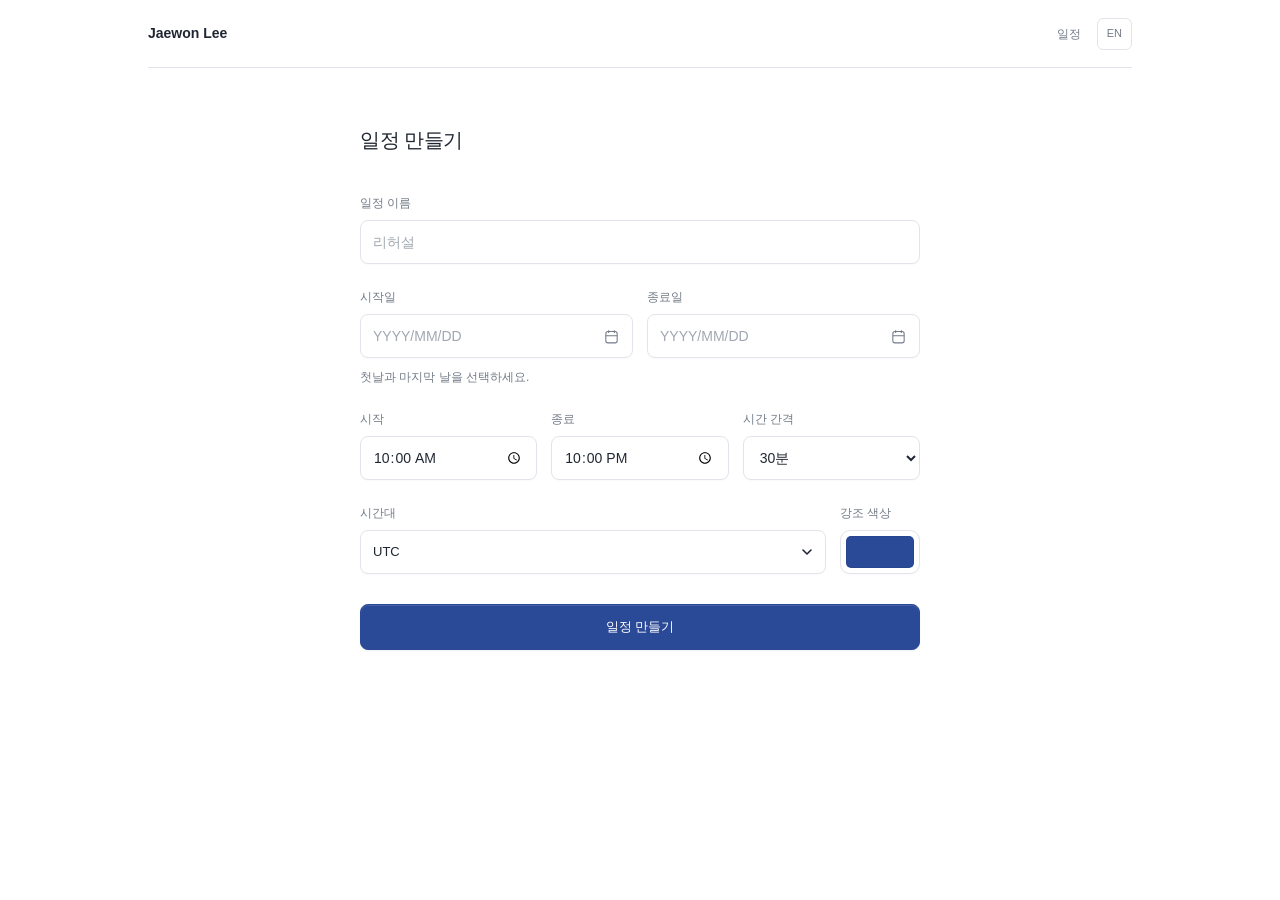
==== static/schedule/index.html @ bd747b9c "Let organizers update schedule dates" ====
<!doctype html>
<html lang="ko">
  <head>
    <meta charset="utf-8">
    <meta name="referrer" content="no-referrer">
    <meta http-equiv="Content-Security-Policy" content="default-src 'none'; script-src 'self'; style-src 'self' 'unsafe-inline'; img-src 'self' data:; connect-src https://uqnkiubpvovplvnrqaee.supabase.co; base-uri 'none'; form-action 'none'; object-src 'none'">
    <meta name="viewport" content="width=device-width, initial-scale=1">
    <meta name="description" content="Simple scheduling service for groups">
    <title>Schedule · Jaewon Lee</title>
    <link rel="icon" type="image/svg+xml" href="../banana.svg">
    <link rel="stylesheet" href="schedule.css">
  </head>
  <body>
    <main class="shell">
      <header class="topbar">
        <a class="brand" href="../">Jaewon Lee</a>
        <div class="topbar-actions"><span data-i18n="schedule">일정</span><button class="language-button" id="language-toggle" type="button">EN</button></div>
      </header>

      <section id="create-view" class="create-view" aria-labelledby="create-title">
        <form id="create-form" class="create-form">
          <div class="form-heading"><h1 id="create-title" data-i18n="createSchedule">Create a schedule</h1></div>
          <label class="field"><span data-i18n="eventName">Name</span><input id="event-title" required maxlength="100" data-i18n-placeholder="eventPlaceholder" placeholder="Rehearsal"></label>
          <div class="date-range">
            <div class="field"><span id="start-date-label" data-i18n="from">From</span><input id="start-date" type="hidden"><button id="start-date-button" class="date-button" type="button" aria-labelledby="start-date-label start-date-display" aria-haspopup="dialog" aria-expanded="false" aria-controls="date-picker"><span class="empty" id="start-date-display">YYYY/MM/DD</span><svg viewBox="0 0 24 24" fill="none" stroke="currentColor" stroke-width="1.5" aria-hidden="true"><rect x="4" y="5" width="16" height="16" rx="3"/><path d="M8 3v4m8-4v4M4 11h16"/></svg></button></div>
            <div class="field"><span id="end-date-label" data-i18n="to">To</span><input id="end-date" type="hidden"><button id="end-date-button" class="date-button" type="button" aria-labelledby="end-date-label end-date-display" aria-haspopup="dialog" aria-expanded="false" aria-controls="date-picker"><span class="empty" id="end-date-display">YYYY/MM/DD</span><svg viewBox="0 0 24 24" fill="none" stroke="currentColor" stroke-width="1.5" aria-hidden="true"><rect x="4" y="5" width="16" height="16" rx="3"/><path d="M8 3v4m8-4v4M4 11h16"/></svg></button></div>
            <div id="date-picker" class="date-picker is-hidden" role="dialog" aria-label="Choose dates">
              <div class="date-picker-heading"><span id="date-picker-prompt"></span><button id="date-picker-close" class="calendar-nav" type="button" aria-label="Close">×</button></div>
              <div class="date-picker-month"><button id="date-picker-prev" class="calendar-nav" type="button" aria-label="Previous month">‹</button><strong id="date-picker-month" aria-live="polite"></strong><button id="date-picker-next" class="calendar-nav" type="button" aria-label="Next month">›</button></div>
              <div id="date-picker-weekdays" class="date-picker-weekdays" aria-hidden="true"></div>
              <div id="date-picker-days" class="date-picker-days" role="group" aria-label="Dates"></div>
            </div>
          </div>
          <p id="date-summary" class="field-note" data-i18n="dateHint">Choose the first and last day.</p>
          <div class="time-row">
            <label class="field"><span data-i18n="start">Start</span><input id="start-time" type="time" value="10:00" required></label>
            <label class="field"><span data-i18n="end">End</span><input id="end-time" type="time" value="22:00" required></label>
            <label class="field"><span data-i18n="interval">Interval</span><select id="slot-length"><option value="30">30 min</option><option value="15">15 min</option><option value="60">60 min</option></select></label>
          </div>
          <div class="appearance-row">
            <div class="field zone-picker" id="time-zone-picker"><span id="time-zone-label" data-i18n="timeZone">Time zone</span><input type="hidden" id="time-zone" value="Asia/Seoul"><button type="button" class="zone-trigger" aria-labelledby="time-zone-label time-zone-trigger" id="time-zone-trigger" aria-haspopup="listbox" aria-expanded="false" aria-controls="time-zone-list"></button><div class="zone-popover is-hidden"><input type="search" role="combobox" autocomplete="off" aria-autocomplete="list" aria-expanded="true" aria-controls="time-zone-list"><div id="time-zone-list" role="listbox" aria-labelledby="time-zone-label"></div></div></div>
            <label class="field color-field"><span data-i18n="highlightColor">Highlight</span><input class="color-input" id="highlight-color" type="color" value="#2a4997"></label>
          </div>
          <p id="create-error" class="form-error" role="alert"></p>
          <button class="button button-primary create-submit" id="create-schedule" type="submit" data-i18n="createSchedule">Create a schedule</button>
        </form>
      </section>

      <section id="schedule-view" class="schedule-view is-hidden">
        <header class="event-header">
          <div><p id="event-meta" class="event-meta"></p><h1 id="event-name"></h1></div>
          <div class="event-actions">
            <button class="button button-quiet" id="copy-link" type="button" data-i18n="copyLink">Copy link</button>
            <button class="button button-quiet is-hidden" id="copy-organizer-link" type="button" data-i18n="copyOrganizerLink">Copy organizer link</button>
            <button class="button button-quiet" id="new-schedule" type="button" data-i18n="new">New</button>
          </div>
        </header>

        <section id="confirmed-banner" class="confirmed-banner is-hidden">
          <div><span data-i18n="confirmedTime">CONFIRMED TIME</span><strong id="confirmed-text"></strong></div>
          <div class="confirmed-actions"><a class="button button-quiet" id="google-calendar" target="_blank" rel="noopener" data-i18n="googleCalendar">Google Calendar</a><button class="button button-quiet" id="download-ics" type="button" data-i18n="downloadCalendar">Download .ics</button></div>
        </section>

        <details id="organizer-panel" class="organizer-panel is-hidden">
          <summary data-i18n="organizerControls">Organizer controls</summary>
          <div class="organizer-grid">
            <section class="organizer-section">
              <h2 data-i18n="eventSettings">Event settings</h2>
              <label class="field"><span data-i18n="eventName">Name</span><input id="manage-title" maxlength="100"></label>
              <div class="organizer-date-editor">
                <label class="field"><span data-i18n="from">From</span><input id="manage-start-date" type="date"></label>
                <label class="field"><span data-i18n="to">To</span><input id="manage-end-date" type="date"></label>
                <button class="button" id="update-event-dates" type="button" data-i18n="updateDates">Update dates</button>
              </div>
              <p class="field-note organizer-date-note" data-i18n="dateEditHint">Times on dates you keep remain saved. New dates start empty.</p>
              <div class="organizer-color-row"><label class="field color-field"><span data-i18n="highlightColor">Highlight</span><input class="color-input" id="manage-highlight-color" type="color" value="#2a4997"></label><button class="button" id="update-highlight-color" type="button" data-i18n="updateColor">Update color</button></div>
              <div class="inline-actions"><button class="button" id="rename-event" type="button" data-i18n="rename">Rename</button><button class="button" id="toggle-closed" type="button"></button></div>
            </section>
            <section class="organizer-section">
              <h2 data-i18n="confirmTime">Confirm a time</h2>
              <div class="confirmation-fields">
                <label class="field"><span data-i18n="date">Date</span><select id="confirmed-date"></select></label>
                <label class="field"><span data-i18n="start">Start</span><input id="confirmed-start" type="time"></label>
                <label class="field"><span data-i18n="end">End</span><input id="confirmed-end" type="time"></label>
              </div>
              <div class="inline-actions"><button class="button button-primary" id="confirm-time" type="button" data-i18n="confirm">Confirm</button><button class="button" id="clear-confirmed" type="button" data-i18n="clear">Clear</button></div>
            </section>
            <section class="organizer-section organizer-participants">
              <h2 data-i18n="participants">Participants</h2>
              <div id="organizer-people"></div>
            </section>
          </div>
          <p id="organizer-status" class="field-note" aria-live="polite"></p>
        </details>

        <div id="closed-notice" class="closed-notice is-hidden" data-i18n="closedNotice">This schedule is closed to new responses.</div>
        <section class="identity" aria-labelledby="name-label">
          <label id="name-label" class="field" for="participant-name"><span data-i18n="yourName">Your name</span><input id="participant-name" maxlength="60" data-i18n-placeholder="namePlaceholder" placeholder="Enter your name"></label>
          <label class="field password-field" for="participant-password"><span data-i18n="passwordOptional">Password (optional)</span><input id="participant-password" type="password" maxlength="72" autocomplete="current-password"></label>
          <button class="button button-primary" id="save-name" type="button" data-i18n="startMarking">Start marking times</button>
          <p class="password-hint" data-i18n="passwordHint">Set one if you want to edit from another device.</p>
          <p id="identity-status" class="field-note" aria-live="polite"></p>
        </section>

        <section class="availability-panel" aria-label="Availability">
          <div class="availability-topline">
            <div class="mode-switch" role="tablist" aria-label="Availability view"><button id="mode-mine" class="mode-button active" type="button" role="tab" aria-selected="true" data-i18n="myAvailability">My availability</button><button id="mode-group" class="mode-button" type="button" role="tab" aria-selected="false" data-i18n="group">Group</button></div>
            <div class="availability-context">
              <p id="group-summary" class="group-summary is-hidden"></p>
              <div class="zone-picker compact-zone" id="view-zone-picker" data-compact="true">
                <span id="view-zone-label" class="visually-hidden">Viewing in</span><input type="hidden" id="view-zone" value="Asia/Seoul">
                <button type="button" class="zone-trigger" aria-labelledby="view-zone-label view-zone-trigger" id="view-zone-trigger" aria-haspopup="listbox" aria-expanded="false" aria-controls="view-zone-list"></button>
                <div class="zone-popover is-hidden">
                  <button type="button" class="zone-shortcut" id="view-my-zone">View in my time zone</button>
                  <input type="search" role="combobox" autocomplete="off" aria-autocomplete="list" aria-expanded="true" aria-controls="view-zone-list">
                  <div id="view-zone-list" role="listbox" aria-labelledby="view-zone-label"></div>
                </div>
              </div>
            </div>
          </div>
          <p id="zone-notice" class="zone-notice" role="status"></p>
          <p class="grid-instruction" id="grid-instruction"></p>
          <aside id="slot-details" class="slot-details is-hidden" aria-live="polite"><button id="slot-details-close" class="slot-details-close" type="button" aria-label="Close">×</button><strong id="slot-details-time"></strong><p id="slot-details-names"></p></aside>
          <div class="availability-options" id="availability-options">
          <div id="people-filter" class="people-filter is-hidden" aria-label="Participants"></div>
          <div id="window-finder" class="window-finder is-hidden">
            <div class="window-controls">
              <label id="window-label" for="window-duration">Meeting length</label>
              <select id="window-duration"></select>
              <label id="window-custom-label" class="window-custom is-hidden"><span id="window-custom-text">Minutes</span><input id="window-custom" type="number" inputmode="numeric" aria-describedby="window-message"></label>
            </div>
            <p id="window-message" class="window-message" role="status"></p>
          </div>
          </div>
          <div class="calendar-navigation">
            <span id="calendar-years"></span>
            <div id="calendar-scroll-controls" class="calendar-scroll-controls is-hidden">
              <button id="calendar-prev" class="button calendar-arrow" type="button" aria-label="Earlier dates" aria-controls="calendar">‹</button>
              <button id="calendar-next" class="button calendar-arrow" type="button" aria-label="Later dates" aria-controls="calendar">›</button>
            </div>
          </div>
          <div class="calendar-wrap" id="calendar-scroll"><div id="calendar" class="calendar" role="group" aria-label="Available times"></div></div>
        </section>
        <section id="save-area" class="save-area"><button class="button button-primary" id="save-availability" type="button" disabled></button><div class="save-feedback"><svg class="saved-check" viewBox="0 0 20 20" fill="none" aria-hidden="true"><path d="m4 10 4 4 8-8" pathLength="1"/></svg><p id="save-status" aria-live="polite"></p></div></section>
      </section>
    </main>
    <script src="config.js"></script>
    <script src="shared-windows.js"></script>
    <script src="validation.js"></script>
    <script src="time-zones.js"></script>
    <script src="theme.js"></script>
    <script src="zone-picker.js"></script>
    <script src="schedule.js"></script>
    <script src="date-picker.js"></script>
  </body>
</html>
---- static/schedule/schedule.css ----
:root {
  --ink: #202631; --muted: #737b87; --line: #e1e5eb; --wash: #f6f7f9;
  --accent: #2a4997; --accent-soft: #edf1fa; --highlight: #2a4997; --paper: #fff;
  --ease: 160ms cubic-bezier(.23,1,.32,1);
  --control-shadow: 0 1px 2px #18202b06;
}
* { box-sizing: border-box; }
body { margin: 0; min-width: 320px; color: var(--ink); background: var(--paper); font: 14px/1.5 -apple-system,BlinkMacSystemFont,"Segoe UI",sans-serif; }
button,input,select { font: inherit; }
button,a,input,select,summary { -webkit-tap-highlight-color: transparent; }
button { cursor: pointer; }
button:focus-visible,a:focus-visible,input:focus-visible,select:focus-visible,summary:focus-visible { outline: 2px solid var(--accent); outline-offset: 3px; }
.is-hidden { display: none!important; }
.zone-picker { position:relative; min-width:0; }
.zone-trigger { width:100%; min-width:0; min-height:44px; padding:9px 30px 9px 12px; border:1px solid var(--line); border-radius:8px; background:var(--paper); color:var(--ink); text-align:left; font-size:13px; overflow:hidden; text-overflow:ellipsis; white-space:nowrap; }
.zone-trigger:hover { border-color:#b6beca; }
.zone-popover { position:absolute; z-index:10; top:calc(100% + 8px); left:0; width:100%; min-width:220px; max-width:calc(100vw - 40px); padding:8px; background:var(--paper); border:1px solid var(--line); border-radius:12px; box-shadow:0 10px 32px #18202b20; animation:reveal 160ms ease-out; }
.zone-popover input { width:100%; height:40px; border:1px solid var(--line); border-radius:7px; padding:8px 10px; background:var(--paper); color:var(--ink); font-size:16px; }
.zone-popover [role="listbox"] { max-height:230px; overflow-y:auto; overscroll-behavior:contain; margin-top:6px; }
.zone-popover [role="option"] { padding:9px 10px; border-radius:6px; font-size:13px; cursor:pointer; }
.zone-popover [role="option"]:hover,.zone-popover .is-active { background:var(--wash); }
.zone-popover [aria-selected="true"] { font-weight:600; }
.zone-popover p { padding:8px; color:var(--muted); font-size:12px; }
.visually-hidden { position:absolute; width:1px; height:1px; padding:0; margin:-1px; overflow:hidden; clip-path:inset(50%); white-space:nowrap; border:0; }
.availability-context { display:flex; align-items:center; justify-content:flex-end; gap:14px; min-width:0; margin-left:auto; }
.compact-zone { width:132px; max-width:100%; min-width:0; }
.compact-zone .zone-popover { left:auto; right:0; width:280px; }
.zone-shortcut { width:100%; text-align:left; border:0; border-radius:6px; background:var(--wash); color:var(--accent); padding:9px 10px; margin-bottom:8px; font-size:12px; }
.availability-options { display:flex; align-items:flex-start; flex-wrap:wrap; gap:12px 24px; margin:16px 0; }
.availability-options .people-filter { flex:1 1 280px; margin:0; }
.availability-options .window-finder { margin:0; }
.availability-options .window-controls { gap:8px; }
.availability-options .window-controls>label { color:var(--muted); font-size:12px; font-weight:400; }
@media(max-width:600px) {
  .availability-topline { flex-wrap:wrap; gap:8px!important; }
  .availability-context { gap:4px; }
  .availability-context .group-summary { display:none; }
  .compact-zone { max-width:135px; }
  .availability-options { gap:12px; }
}
.zone-notice { font-size:12px; color:var(--muted); margin:8px 0; }
.zone-notice:empty { display:none; }
.slot-empty { background:var(--wash); border-right:1px solid var(--line); border-bottom:1px solid var(--line); }
.day-offset { font-size:9px; }
.is-error { color: #b42318!important; }
.shell { width: min(100%,1040px); min-height: 100vh; margin: 0 auto; padding: 0 28px 48px; }
.topbar { min-height: 68px; display: flex; align-items: center; justify-content: space-between; border-bottom: 1px solid var(--line); color: var(--muted); font-size: 12px; }
.brand { color: var(--ink); font-weight: 600; text-decoration: none; font-size: 14px; }
.topbar-actions { display: flex; align-items: center; gap: 16px; }
.language-button { min-height: 32px; padding: 4px 9px; color: var(--muted); background: transparent; border: 1px solid var(--line); border-radius: 6px; font-size: 11px; transition: color var(--ease),border-color var(--ease); }
.language-button:hover { color: var(--ink); border-color: #adb6c3; }

/* A compact, single-purpose form. Native controls stay inside their grid tracks. */
.create-view { padding: 58px 0 40px; }
.create-form { width: min(100%,560px); margin: 0 auto; display: grid; gap: 24px; }
.form-heading { margin: 0 0 4px; }
.form-heading h1 { margin: 0; font-size: 20px; line-height: 1.4; font-weight: 500; letter-spacing: 0; }
.field { display: grid; min-width: 0; gap: 8px; }
.field>span { color: var(--muted); font-size: 12px; font-weight: 500; }
.field input,.field select { display: block; width: 100%; max-width: 100%; min-width: 0; height: 44px; padding: 9px 12px; color: var(--ink); background: var(--paper); border: 1px solid var(--line); border-radius: 8px; transition: border-color var(--ease),box-shadow var(--ease); }
.field input:hover,.field select:hover { border-color: #b6beca; }
.field input:focus,.field select:focus { outline: 0; border-color: var(--accent); box-shadow: 0 0 0 3px #2a499710; }
.field input[type="date"],.field input[type="time"] { appearance: none; -webkit-appearance: none; overflow: hidden; font-variant-numeric: tabular-nums; }
.field input::-webkit-date-and-time-value { min-width: 0; text-align: left; }
.field input::-webkit-datetime-edit { min-width: 0; padding: 0; }
.field input::placeholder { color: #a1a7b1; opacity: 1; }
.date-range,.time-row { display: grid; gap: 14px; }
.date-range { position: relative; grid-template-columns: repeat(2,minmax(0,1fr)); }
.time-row { grid-template-columns: repeat(3,minmax(0,1fr)); }
.field-note,.form-error { margin: -14px 0 0; color: var(--muted); font-size: 12px; line-height: 1.5; }
.form-error { margin: 0; }
.form-error:empty,.field-note:empty { display: none; }
.date-button { width:100%; min-width:0; height:44px; display:flex; align-items:center; justify-content:space-between; gap:8px; padding:9px 12px; border:1px solid var(--line); border-radius:8px; background:var(--paper); color:var(--ink); font-size:14px; font-variant-numeric:tabular-nums; transition:border-color var(--ease),box-shadow var(--ease); }
.date-button .empty { color:#a1a7b1; }
.date-button svg { width:17px; height:17px; flex-shrink:0; color:var(--muted); }
.date-button:hover { border-color:#b6beca; }
.date-button[aria-expanded="true"] { border-color:var(--accent); box-shadow:0 0 0 3px #2a499710; }
.date-picker { position:absolute; z-index:8; top:calc(100% + 10px); left:0; width:320px; max-width:100%; padding:14px; border:1px solid var(--line); border-radius:16px; background:var(--paper); box-shadow:0 12px 40px #18202b20,0 2px 6px #18202b08; animation:reveal 220ms ease-out; }
.date-picker-heading,.date-picker-month { display:flex; align-items:center; justify-content:space-between; gap:8px; }
.date-picker-heading { padding-left:8px; color:var(--muted); font-size:13px; }
.date-picker-month { margin:5px 0 10px; }
.date-picker-month strong { font-weight:550; font-size:15px; }
.calendar-nav { width:36px; height:36px; border:0; border-radius:50%; background:transparent; color:var(--ink); font-size:24px; line-height:1; }
.calendar-nav:hover { background:var(--wash); }
.date-picker-weekdays,.date-picker-days { display:grid; grid-template-columns:repeat(7,minmax(0,1fr)); text-align:center; }
.date-picker-weekdays { padding:4px 0 8px; color:var(--muted); font-size:12px; }
.date-picker-days { row-gap:3px; }
.date-picker-days button { min-width:0; height:40px; padding:0; border:1px solid transparent; border-radius:50%; background:transparent; color:var(--ink); font-size:14px; font-variant-numeric:tabular-nums; transition:background-color var(--ease),color var(--ease); }
.date-picker-days button:hover:not(:disabled) { background:var(--accent-soft); }
.date-picker-days button.range-day { border-radius:6px; background:var(--accent-soft); color:var(--accent); }
.date-picker-days button[aria-current="date"] { border-color:var(--line); }
.date-picker-days button[aria-pressed="true"] { background:var(--accent); color:#fff; }
.date-picker-days button:disabled { color:#bac0c9; cursor:default; }
.appearance-row { display: grid; grid-template-columns: minmax(0,1fr) 80px; gap: 14px; }
.color-input { padding: 5px!important; cursor: pointer; }
.color-input::-webkit-color-swatch-wrapper { padding: 0; }
.color-input::-webkit-color-swatch { border: 0; border-radius: 4px; }
.color-input::-moz-color-swatch { border: 0; border-radius: 4px; }
.button { min-height: 40px; padding: 9px 14px; border: 1px solid var(--line); border-radius: 8px; color: var(--ink); background: var(--paper); font-weight: 500; font-size: 13px; line-height: 1.4; transition: background-color var(--ease),border-color var(--ease),box-shadow var(--ease),transform var(--ease); }
.button:hover:not(:disabled) { border-color: #b6beca; background: var(--wash); }
.button:active:not(:disabled) { transform: scale(.98); }
.button-primary { color: var(--highlight-text,#fff); background: var(--highlight); border-color: var(--highlight); }
.button-primary:hover:not(:disabled) { color: var(--highlight-text,#fff); background: var(--highlight); border-color: var(--highlight); box-shadow: inset 0 0 0 100px #80808012,0 2px 6px #18202b14; }
.button:disabled { opacity: .45; cursor: default; }
.create-submit { min-height: 46px; margin-top: 6px; color: var(--create-text,#fff); background: var(--create-color,var(--accent)); border-color: var(--create-color,var(--accent)); }
.create-submit:hover:not(:disabled) { color: var(--create-text,#fff); background: var(--create-color,var(--accent)); border-color: var(--create-color,var(--accent)); box-shadow: 0 3px 10px #18202b22; }
[aria-busy="true"] { cursor: progress; }

.schedule-view { padding-top: 36px; }
.event-header { display: flex; align-items: flex-start; justify-content: space-between; gap: 24px; padding-bottom: 24px; border-bottom: 1px solid var(--line); }
.event-header>div:first-child { min-width: 0; }
.event-header h1 { margin: 0; font-size: 25px; line-height: 1.3; font-weight: 550; letter-spacing: -.015em; overflow-wrap: anywhere; }
.event-meta { margin: 0 0 8px; color: var(--muted); font-size: 11px; line-height: 1.7; }
.event-actions { display: flex; flex-wrap: wrap; justify-content: flex-end; gap: 7px; flex-shrink: 0; max-width: 45%; }
.button-quiet { min-height: 34px; padding: 7px 10px; font-size: 12px; }
.identity { display: grid; grid-template-columns: minmax(0,1fr) minmax(0,1fr) auto; align-items: end; gap: 10px 14px; padding: 24px 0; border-bottom: 1px solid var(--line); }
.identity .button { min-height: 44px; }
.identity .password-hint { grid-column: 2; margin: 0; color: var(--muted); font-size: 11px; }
.identity .field-note { grid-column: 1 / -1; margin: 0; }
.identity input:disabled { background: var(--wash); }
.availability-panel { position: relative; padding-top: 24px; }
.availability-topline { display: flex; align-items: center; justify-content: space-between; gap: 16px; }
.mode-switch { position: relative; isolation: isolate; display: inline-flex; padding: 3px; background: var(--wash); border: 1px solid #eceef2; border-radius: 9px; }
.mode-switch::before { content: ""; position: absolute; z-index: -1; top: 3px; bottom: 3px; left: 0; width: var(--tab-width,0px); transform: translateX(var(--tab-left,3px)); border-radius: 6px; background: var(--paper); box-shadow: 0 1px 4px #18202b12; pointer-events: none; transition: transform 280ms cubic-bezier(.22,1,.36,1),width 280ms cubic-bezier(.22,1,.36,1); }
.mode-button { min-height: 34px; padding: 6px 13px; border: 0; border-radius: 6px; color: var(--muted); background: transparent; font-size: 12px; font-weight: 500; transition: color var(--ease); }
.mode-button.active { color: var(--ink); }
.group-summary { margin: 0; color: var(--muted); font-size: 12px; font-variant-numeric: tabular-nums; }
.grid-instruction { min-height: 20px; margin: 14px 0 12px; color: var(--muted); font-size: 12px; }
.people-filter { display: flex; flex-wrap: wrap; gap: 7px; margin: 0 0 16px; }
.person-chip { min-height: 32px; padding: 5px 9px; border: 1px solid transparent; border-radius: 7px; color: var(--muted); background: transparent; font-size: 12px; transition: background-color var(--ease),color var(--ease); }
.person-chip:hover { color: var(--ink); }
.person-chip.active { color: var(--accent); background: var(--accent-soft); border-color: transparent; }
.window-finder { margin:0 0 14px; }
.window-controls { display:flex; align-items:center; flex-wrap:wrap; gap:10px; }
.window-controls>label { font-size:14px; font-weight:500; }
.window-controls select,.window-custom input { min-width:0; height:36px; padding:6px 10px; border:1px solid var(--line); border-radius:8px; background:var(--paper); color:var(--ink); font-size:14px; transition:border-color var(--ease),box-shadow var(--ease); }
.compact-zone .zone-trigger,.window-controls select { width:132px; max-width:100%; height:36px; min-height:36px; padding:6px 32px 6px 10px; border:1px solid var(--line); border-radius:8px; background-color:var(--paper); color:var(--ink); font-size:14px; font-weight:400; line-height:1.5; transition:border-color var(--ease),box-shadow var(--ease); }
.zone-trigger,.window-controls select { appearance:none; -webkit-appearance:none; background-image:url("data:image/svg+xml,%3Csvg xmlns='http://www.w3.org/2000/svg' width='16' height='16' viewBox='0 0 16 16'%3E%3Cpath d='m4 6 4 4 4-4' fill='none' stroke='%23202631' stroke-width='1.6' stroke-linecap='round' stroke-linejoin='round'/%3E%3C/svg%3E"); background-position:right 10px center; background-size:16px 16px; background-repeat:no-repeat; }
.compact-zone .zone-trigger:hover,.window-controls select:hover { border-color:#b6beca; }
.window-controls select:hover,.window-custom input:hover { border-color:#b6beca; }
.window-custom { display:flex; align-items:center; gap:8px; }
.window-custom span { color:var(--muted); font-size:12px; font-weight:400; }
.window-custom input { width:76px; font-variant-numeric:tabular-nums; }
.window-message:empty { display:none; }
.window-message { margin:8px 0 0; font-size:12px; line-height:1.5; color:var(--muted); }
.slot.group { transition:opacity var(--ease),box-shadow var(--ease); }
.slot.window-hit::before { content:""; position:absolute; z-index:1; inset:0; border-left:3px solid var(--window-outline,#fff2be); border-right:3px solid var(--window-outline,#fff2be); pointer-events:none; }
.slot.window-start::before { border-top:3px solid var(--window-outline,#fff2be); border-radius:4px 4px 0 0; }
.slot.window-end::before { border-bottom:3px solid var(--window-outline,#fff2be); border-radius:0 0 4px 4px; }
.slot.window-start.window-end::before { border-radius:4px; }
.calendar-wrap { width: 100%; max-width: 100%; overflow: auto; overscroll-behavior-x: contain; scrollbar-width:none; border: 0; border-radius: 0; }
.calendar-wrap::-webkit-scrollbar { display:none; }
.calendar { --days: 1; --rail:58px; --day-min:100px; display: grid; grid-template-columns: var(--rail) repeat(var(--days),minmax(var(--day-min),1fr)); width: 100%; max-width:calc(var(--rail) + var(--days)*126px); min-width:calc(var(--rail) + var(--days)*var(--day-min)); user-select: none; -webkit-user-select: none; }
.calendar-navigation { display:flex; align-items:center; justify-content:space-between; gap:12px; min-height:40px; margin:2px 0 6px; color:var(--muted); font-size:11px; font-variant-numeric:tabular-nums; }
.calendar-scroll-controls { display:flex; align-items:center; gap:6px; }
.calendar-arrow { width:40px; height:40px; min-height:40px; padding:0; border-color:transparent; border-radius:50%; background:transparent; box-shadow:none!important; font-size:24px; font-weight:400; line-height:1; }
.calendar-arrow:hover:not(:disabled) { border-color:transparent; background:var(--wash); }
.calendar .time-label,.calendar .corner { position:sticky; left:0; z-index:3; background:var(--paper); }
.calendar .corner { z-index:4; }
.calendar .time-label { z-index:5; }
.day-label { touch-action:pan-x pan-y; }
.day-label,.slot { border-right: 1px solid var(--line); border-bottom: 1px solid var(--line); }
.day-label { background: #fafbfc; }
.corner { display: flex; align-items: center; justify-content: center; color: #929aa6; font-size: 10px; }
.day-label { min-width: 0; min-height: 56px; display: flex; flex-direction: column; align-items: center; justify-content: center; gap: 4px; color: var(--muted); font-size: 11px; text-align: center; }
.day-label strong { color: var(--ink); font-size: 11px; font-weight: 500; line-height: 1.25; }
.time-label { position:relative; height:25px; color:#596370; font-size:12px; font-weight:500; font-variant-numeric:tabular-nums; line-height:1; white-space:nowrap; background:var(--paper); }
.time-label.has-time::after { content:""; position:absolute; right:0; top:0; width:6px; border-top:1px solid #aeb9c8; }
.time-label.partial-hour { font-size:11px; }
.day-label { border-top:1px solid var(--line); }
.day-first { border-left:1px solid var(--line); }
.day-label.day-first { border-top-left-radius:8px; }
.day-label.day-last { border-top-right-radius:8px; }
.time-label span { position:absolute; top:0; right:14px; transform:translateY(-50%); }
.hour-end { border-bottom: 1px solid #aeb9c8!important; }
.half-hour-end { border-bottom: 1px dotted #bcc6d4!important; }
.minor-end { border-bottom: 1px dotted #e0e5ec!important; }
.slot { position: relative; height: 25px; min-width: 0; padding: 0; border-top: 0; border-left: 0; border-radius: 0; background: var(--paper); touch-action: none; -webkit-tap-highlight-color: transparent; }
.slot.selected { background: var(--highlight); }
.slot.person { background: color-mix(in srgb,var(--highlight),#fff 32%); }
.slot.group { touch-action: pan-x pan-y; }
.slot.group.unanimous { background: color-mix(in srgb,var(--highlight),#000 12%)!important; }
.slot.group.unanimous::after { content: "⭐"; position: absolute; top: 3px; right: 3px; font-size: 8px; line-height: 1; }
.slot:focus-visible { outline: 2px solid var(--ink); outline-offset: -2px; z-index: 2; }
@media (hover:hover) { .slot:hover { box-shadow: inset 0 0 0 2px #18202b45; z-index: 2; } }
.time-end { height: 12px; border-bottom: 0; }
.calendar-foot { height:12px; background:#fafbfc; border-right:1px solid var(--line); border-bottom:1px solid var(--line); }
.calendar-foot.day-first { border-bottom-left-radius:8px; }
.calendar-foot.day-last { border-bottom-right-radius:8px; }
/* Inspection overlays the grid rather than moving it during hover. */
.slot-details { position: fixed; z-index: 10; width: 270px; max-width: calc(100vw - 32px); max-height: 180px; overflow: auto; padding: 14px 36px 14px 14px; color: var(--ink); background: #fff; border: 1px solid var(--line); border-radius: 10px; box-shadow: 0 8px 30px #18202b1c; animation: reveal 200ms ease-out; }
.slot-details strong { display: block; margin-bottom: 5px; font-size: 12px; font-weight: 550; }
.slot-details p { white-space:pre-line; margin: 0; color: var(--muted); font-size: 12px; line-height: 1.6; overflow-wrap: anywhere; }
.slot-details-close { position: absolute; right: 6px; top: 6px; width: 28px; height: 28px; padding: 0; border: 0; border-radius: 5px; background: transparent; color: var(--muted); font-size: 20px; }
.slot-details-close:hover { background: var(--wash); }
.slot-details[data-interaction="hover"] { pointer-events:none; }
.save-area { position: sticky; bottom: 0; z-index: 4; display: flex; align-items: center; gap: 14px; margin-top: 14px; padding: 14px 0 max(14px,env(safe-area-inset-bottom)); background: #fffffff5; border-top: 1px solid var(--line); }
.save-area p { margin: 0; color: var(--muted); font-size: 12px; }
.save-area.has-changes p { color: var(--ink); }
.save-area.is-saved p { color: #36704f; }
.save-feedback { display: flex; align-items: center; min-width: 0; }
.saved-check { flex-shrink: 0; width: 0; height: 18px; margin-right: 0; opacity: 0; color: #36704f; transition: width 160ms ease,margin-right 160ms ease,opacity 160ms ease; }
.saved-check path { stroke: currentColor; stroke-width: 1.8; stroke-linecap: round; stroke-linejoin: round; stroke-dasharray: 1; stroke-dashoffset: 0; }
.save-area.is-saved .saved-check { width: 18px; margin-right: 6px; opacity: 1; }
.save-area.is-saved .saved-check path { animation: saved-check 320ms ease-out both; }
@keyframes saved-check { from { stroke-dashoffset: 1; } to { stroke-dashoffset: 0; } }

.confirmed-banner { display: flex; align-items: center; justify-content: space-between; gap: 16px; margin: 20px 0 0; padding: 16px; color: #25427c; background: var(--accent-soft); border: 1px solid #d5deef; border-radius: 10px; }
.confirmed-banner span { display: block; margin-bottom: 4px; font-size: 10px; font-weight: 500; letter-spacing: .05em; }
.confirmed-banner strong { font-size: 14px; font-weight: 550; }
.confirmed-actions { display: flex; flex-wrap: wrap; gap: 7px; }
.confirmed-actions a { display: inline-flex; align-items: center; text-decoration: none; }
.organizer-panel { margin: 20px 0 0; border: 1px solid var(--line); border-radius: 10px; background: #fafbfc; }
.organizer-panel summary { padding: 12px 14px; cursor: pointer; font-size: 12px; font-weight: 500; }
.organizer-grid { display: grid; grid-template-columns: repeat(2,minmax(0,1fr)); gap: 22px; padding: 4px 14px 14px; border-top: 1px solid var(--line); }
.organizer-section { min-width: 0; padding-top: 12px; }
.organizer-section h2 { margin: 0 0 12px; font-size: 13px; font-weight: 500; }
.organizer-participants { grid-column: 1 / -1; }
.confirmation-fields { display: grid; grid-template-columns: 1.2fr 1fr 1fr; gap: 8px; }
.inline-actions { display: flex; flex-wrap: wrap; gap: 7px; margin-top: 10px; }
.organizer-person { display: flex; align-items: center; justify-content: space-between; gap: 12px; min-height: 44px; border-bottom: 1px solid var(--line); font-size: 13px; }
.organizer-color-row { display: grid; grid-template-columns: 80px auto; align-items: end; gap: 10px; margin-top: 12px; }
.organizer-color-row .button { min-height: 44px; justify-self: start; }
.organizer-date-editor { display:grid; grid-template-columns:repeat(2,minmax(0,1fr)) auto; align-items:end; gap:8px; margin-top:12px; }
.organizer-date-editor .button { min-height:44px; white-space:nowrap; }
.organizer-date-note { margin:7px 0 0; }
.button-danger { min-height: 32px; padding: 5px 9px; color: #a22418; background: #fff; }
.organizer-panel>.field-note { margin: 0; padding: 0 14px 14px; }
.closed-notice { margin-top: 18px; padding: 10px 12px; color: #7a2e1f; background: #fff3ef; border: 1px solid #f1c7bb; border-radius: 8px; font-size: 12px; }
@keyframes reveal { from { opacity: 0; transform: translateY(3px); } to { opacity: 1; transform: translateY(0); } }

/* Quiet depth, shared control geometry, and purposeful motion. */
.form-heading { padding-bottom: 12px; }
.form-heading h1 { letter-spacing: -.025em; font-weight: 550; }
.field input,.field select,.date-button,.zone-trigger,.window-controls select {
  box-shadow: var(--control-shadow);
}
.button { box-shadow: none; }
.button-primary,.create-submit { box-shadow: inset 0 1px 0 #ffffff20,0 1px 2px #18202b12; }
.color-input { border-radius: 10px!important; }
.color-input::-webkit-color-swatch { border-radius: 5px; box-shadow: inset 0 0 0 1px #0000000c; }
.color-input::-moz-color-swatch { border-radius: 5px; box-shadow: inset 0 0 0 1px #0000000c; }
.date-picker,.zone-popover {
  border-color: #18202b0d;
  box-shadow: 0 0 0 1px #18202b06,0 4px 8px #18202b06,0 16px 40px #18202b14;
  transform-origin: top left;
  animation: popover-enter 180ms cubic-bezier(.23,1,.32,1);
}
.compact-zone .zone-popover { transform-origin: top right; }
@keyframes popover-enter { from { opacity: 0; transform: translateY(-3px) scale(.98); } to { opacity: 1; transform: none; } }
.slot-details { animation: none; box-shadow: 0 0 0 1px #18202b06,0 8px 24px #18202b16; border-color: #18202b0d; }
.mode-switch::before { transition: transform 180ms cubic-bezier(.23,1,.32,1); }
.person-chip { border-color: transparent; background: transparent; }
.person-chip.active { border-color: transparent; background: var(--accent-soft); }
.organizer-panel { background: #fafbfc; border-color: #18202b0d; }
.organizer-panel summary { padding: 14px 16px; }
.organizer-grid { padding-inline: 16px; }
.event-meta { max-width: 65ch; }
.save-area { z-index:6; box-shadow: 0 -8px 20px #ffffffb3; }
#update-highlight-color { background: var(--pending-color,var(--highlight)); color: var(--pending-text,var(--highlight-text,#fff)); border-color: transparent; }
html[data-input="keyboard"] *,html[data-input="keyboard"] *::before { animation: none!important; transition: none!important; }
@media (hover: hover) and (pointer: fine) {
  .date-button:hover,.zone-trigger:hover { box-shadow: 0 1px 3px #18202b10; }
}
@media (hover: none) {
  .button:hover:not(:disabled) { background: var(--paper); border-color: var(--line); }
  .button-primary:hover:not(:disabled) { background: var(--highlight); border-color: var(--highlight); }
  .create-submit:hover:not(:disabled) { background: var(--create-color,var(--accent)); border-color: var(--create-color,var(--accent)); }
}

@media (max-width: 900px) {
  .calendar-wrap { width: 100%; }
  .calendar { --rail:54px; --day-min:80px; }
  .day-label strong { font-size: 10px; overflow-wrap: anywhere; }
  .identity { grid-template-columns: repeat(2,minmax(0,1fr)); }
  .identity .button { grid-column: 1 / -1; grid-row: 3; }
  .organizer-grid { grid-template-columns: 1fr; }
  .confirmed-banner { align-items: flex-start; flex-direction: column; }
}
@media (max-width: 620px) {
  .compact-zone .zone-trigger,.window-controls select,.window-custom input { font-size:16px; height:40px; min-height:40px; }
  .shell { padding: 0 16px 24px; }
  .topbar { min-height: 56px; }
  .topbar-actions { gap: 10px; }
  .create-view { padding: 32px 0; }
  .create-form { gap: 22px; }
  .form-heading h1 { font-size: 19px; }
  .field input,.field select { font-size: 16px; } /* No focus zoom on iOS. */
  .date-range,.time-row,.appearance-row { gap: 10px; }
  .date-button { padding-inline:10px; }
  .time-row { grid-template-columns: repeat(2,minmax(0,1fr)); }
  .time-row .field:last-child { width: calc(50% - 5px); grid-column: 1 / -1; }
  .schedule-view { padding-top: 26px; }
  .event-header { display: block; padding-bottom: 20px; }
  .event-header h1 { font-size: 23px; }
  .event-actions { justify-content: flex-start; max-width: 100%; margin-top: 16px; }
  .identity { gap: 10px; padding: 20px 0; }
  .identity .password-hint { grid-column: 1 / -1; }
  .availability-panel { padding-top: 20px; }
  .people-filter { flex-wrap:nowrap; overflow-x:auto; margin-inline:-4px; padding-inline:4px; scrollbar-width:none; }
  .people-filter::-webkit-scrollbar { display:none; }
  .person-chip { flex:0 0 auto; }
  .mode-button { min-height: 36px; padding: 6px 11px; }
  .calendar { --rail:46px; --day-min:70px; }
  .calendar-arrow { width:44px; height:44px; min-height:44px; }
  .day-label { min-height: 54px; gap: 3px; font-size: 10px; }
  .day-label strong { font-size:12px; white-space:nowrap; }
  .day-label .date-year { display: block; color: var(--muted); font-size: 8px; margin-bottom: 2px; }
  .time-label,.slot { height: 25px; }
  .time-label { font-size:12px; }
  .time-label.partial-hour { font-size:10px; }
  .time-label span { right:12px; }
  .time-end,.calendar-foot { height: 12px; }
  .slot.group.unanimous::after { top: 3px; right: 2px; font-size: 7px; }
  .slot-details { left: 16px!important; right: 16px; top: auto!important; bottom: max(16px,env(safe-area-inset-bottom)); width: auto; max-width: none; }
  .save-area { margin: 14px -16px 0; padding: 12px 16px max(12px,env(safe-area-inset-bottom)); gap: 10px; }
  .save-area .button { min-height: 44px; flex-shrink: 0; }
  .save-area p { font-size: 11px; }
  .confirmation-fields { grid-template-columns: repeat(2,minmax(0,1fr)); }
  .confirmation-fields .field:first-child { grid-column: 1 / -1; }
  .organizer-date-editor { grid-template-columns:repeat(2,minmax(0,1fr)); }
  .organizer-date-editor .button { grid-column:1 / -1; justify-self:start; }
}
@media (prefers-reduced-motion: reduce) {
  *,*::before,*::after { animation: none!important; transition: none!important; scroll-behavior: auto!important; }
}
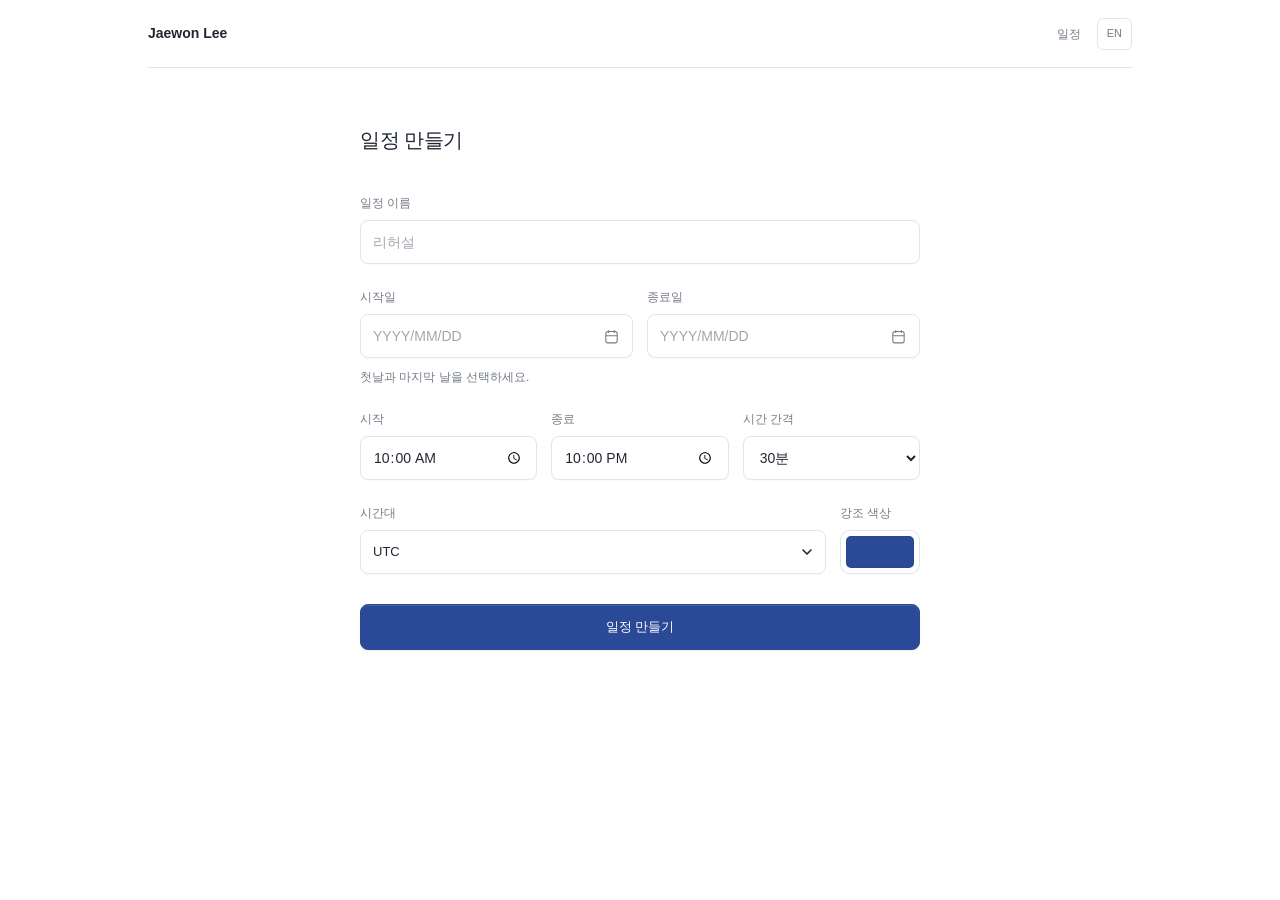
==== commit b00c5927: "Show loading state for shared schedules" ====
--- a/static/schedule/index.html
+++ b/static/schedule/index.html
@@ -6,9 +6,12 @@
     <meta http-equiv="Content-Security-Policy" content="default-src 'none'; script-src 'self'; style-src 'self' 'unsafe-inline'; img-src 'self' data:; connect-src https://uqnkiubpvovplvnrqaee.supabase.co; base-uri 'none'; form-action 'none'; object-src 'none'">
     <meta name="viewport" content="width=device-width, initial-scale=1">
     <meta name="description" content="Simple scheduling service for groups">
+    <meta property="og:title" content="Schedule · Jaewon Lee">
+    <meta property="og:description" content="Simple scheduling service for groups">
     <title>Schedule · Jaewon Lee</title>
     <link rel="icon" type="image/svg+xml" href="../banana.svg">
-    <link rel="stylesheet" href="schedule.css">
+    <link rel="preconnect" href="https://uqnkiubpvovplvnrqaee.supabase.co" crossorigin>
+    <link rel="stylesheet" href="schedule.css?v=20261112-1">
   </head>
   <body>
     <main class="shell">
@@ -17,7 +20,9 @@
         <div class="topbar-actions"><span data-i18n="schedule">일정</span><button class="language-button" id="language-toggle" type="button">EN</button></div>
       </header>
 
-      <section id="create-view" class="create-view" aria-labelledby="create-title">
+      <section id="loading-view" class="loading-view" role="status" aria-live="polite"><span class="loading-mark" aria-hidden="true"></span><span data-i18n="loadingSchedule">일정을 불러오는 중…</span></section>
+
+      <section id="create-view" class="create-view is-hidden" aria-labelledby="create-title">
         <form id="create-form" class="create-form">
           <div class="form-heading"><h1 id="create-title" data-i18n="createSchedule">Create a schedule</h1></div>
           <label class="field"><span data-i18n="eventName">Name</span><input id="event-title" required maxlength="100" data-i18n-placeholder="eventPlaceholder" placeholder="Rehearsal"></label>
@@ -57,7 +62,7 @@
         </header>
 
         <section id="confirmed-banner" class="confirmed-banner is-hidden">
-          <div><span data-i18n="confirmedTime">CONFIRMED TIME</span><strong id="confirmed-text"></strong></div>
+          <div><span data-i18n="confirmedTime">Confirmed time</span><strong id="confirmed-text"></strong></div>
           <div class="confirmed-actions"><a class="button button-quiet" id="google-calendar" target="_blank" rel="noopener" data-i18n="googleCalendar">Google Calendar</a><button class="button button-quiet" id="download-ics" type="button" data-i18n="downloadCalendar">Download .ics</button></div>
         </section>
 
@@ -86,7 +91,7 @@
               <div class="inline-actions"><button class="button button-primary" id="confirm-time" type="button" data-i18n="confirm">Confirm</button><button class="button" id="clear-confirmed" type="button" data-i18n="clear">Clear</button></div>
             </section>
             <section class="organizer-section organizer-participants">
-              <h2 data-i18n="participants">Participants</h2>
+              <div class="organizer-section-heading"><h2 data-i18n="participants">Participants</h2><button class="button button-quiet" id="export-json" type="button" data-i18n="exportJson">Export JSON</button></div>
               <div id="organizer-people"></div>
             </section>
           </div>
@@ -149,8 +154,9 @@
     <script src="validation.js"></script>
     <script src="time-zones.js"></script>
     <script src="theme.js"></script>
+    <script src="export.js"></script>
     <script src="zone-picker.js"></script>
-    <script src="schedule.js"></script>
+    <script src="schedule.js?v=20261112-1"></script>
     <script src="date-picker.js"></script>
   </body>
 </html>
--- a/static/schedule/schedule.css
+++ b/static/schedule/schedule.css
@@ -1,6 +1,8 @@
 :root {
   --ink: #202631; --muted: #737b87; --line: #e1e5eb; --wash: #f6f7f9;
-  --accent: #2a4997; --accent-soft: #edf1fa; --highlight: #2a4997; --paper: #fff;
+  --highlight: #2a4997; --accent: var(--highlight);
+  --accent-soft: color-mix(in srgb,var(--highlight) 12%,#fff);
+  --accent-ink: color-mix(in srgb,var(--highlight) 42%,#000); --paper: #fff;
   --ease: 160ms cubic-bezier(.23,1,.32,1);
   --control-shadow: 0 1px 2px #18202b06;
 }
@@ -9,7 +11,7 @@
 button,input,select { font: inherit; }
 button,a,input,select,summary { -webkit-tap-highlight-color: transparent; }
 button { cursor: pointer; }
-button:focus-visible,a:focus-visible,input:focus-visible,select:focus-visible,summary:focus-visible { outline: 2px solid var(--accent); outline-offset: 3px; }
+button:focus-visible,a:focus-visible,input:focus-visible,select:focus-visible,summary:focus-visible { outline: 2px solid var(--accent-ink); outline-offset: 3px; }
 .is-hidden { display: none!important; }
 .zone-picker { position:relative; min-width:0; }
 .zone-trigger { width:100%; min-width:0; min-height:44px; padding:9px 30px 9px 12px; border:1px solid var(--line); border-radius:8px; background:var(--paper); color:var(--ink); text-align:left; font-size:13px; overflow:hidden; text-overflow:ellipsis; white-space:nowrap; }
@@ -25,7 +27,7 @@
 .availability-context { display:flex; align-items:center; justify-content:flex-end; gap:14px; min-width:0; margin-left:auto; }
 .compact-zone { width:132px; max-width:100%; min-width:0; }
 .compact-zone .zone-popover { left:auto; right:0; width:280px; }
-.zone-shortcut { width:100%; text-align:left; border:0; border-radius:6px; background:var(--wash); color:var(--accent); padding:9px 10px; margin-bottom:8px; font-size:12px; }
+.zone-shortcut { width:100%; text-align:left; border:0; border-radius:6px; background:var(--wash); color:var(--accent-ink); padding:9px 10px; margin-bottom:8px; font-size:12px; }
 .availability-options { display:flex; align-items:flex-start; flex-wrap:wrap; gap:12px 24px; margin:16px 0; }
 .availability-options .people-filter { flex:1 1 280px; margin:0; }
 .availability-options .window-finder { margin:0; }
@@ -49,6 +51,10 @@
 .topbar-actions { display: flex; align-items: center; gap: 16px; }
 .language-button { min-height: 32px; padding: 4px 9px; color: var(--muted); background: transparent; border: 1px solid var(--line); border-radius: 6px; font-size: 11px; transition: color var(--ease),border-color var(--ease); }
 .language-button:hover { color: var(--ink); border-color: #adb6c3; }
+.loading-view { min-height: 240px; display: flex; align-items: center; justify-content: center; gap: 10px; color: var(--muted); font-size: 13px; }
+.loading-mark { width: 14px; height: 14px; flex: none; border: 2px solid var(--line); border-top-color: var(--accent); border-radius: 50%; animation: loading-turn .8s linear infinite; }
+@keyframes loading-turn { to { transform: rotate(360deg); } }
+@media (prefers-reduced-motion: reduce) { .loading-mark { animation: none; border-color: var(--accent); } }
 
 /* A compact, single-purpose form. Native controls stay inside their grid tracks. */
 .create-view { padding: 58px 0 40px; }
@@ -59,7 +65,7 @@
 .field>span { color: var(--muted); font-size: 12px; font-weight: 500; }
 .field input,.field select { display: block; width: 100%; max-width: 100%; min-width: 0; height: 44px; padding: 9px 12px; color: var(--ink); background: var(--paper); border: 1px solid var(--line); border-radius: 8px; transition: border-color var(--ease),box-shadow var(--ease); }
 .field input:hover,.field select:hover { border-color: #b6beca; }
-.field input:focus,.field select:focus { outline: 0; border-color: var(--accent); box-shadow: 0 0 0 3px #2a499710; }
+.field input:focus,.field select:focus { outline: 0; border-color: var(--accent-ink); box-shadow: 0 0 0 3px var(--accent-soft); }
 .field input[type="date"],.field input[type="time"] { appearance: none; -webkit-appearance: none; overflow: hidden; font-variant-numeric: tabular-nums; }
 .field input::-webkit-date-and-time-value { min-width: 0; text-align: left; }
 .field input::-webkit-datetime-edit { min-width: 0; padding: 0; }
@@ -74,7 +80,7 @@
 .date-button .empty { color:#a1a7b1; }
 .date-button svg { width:17px; height:17px; flex-shrink:0; color:var(--muted); }
 .date-button:hover { border-color:#b6beca; }
-.date-button[aria-expanded="true"] { border-color:var(--accent); box-shadow:0 0 0 3px #2a499710; }
+.date-button[aria-expanded="true"] { border-color:var(--accent-ink); box-shadow:0 0 0 3px var(--accent-soft); }
 .date-picker { position:absolute; z-index:8; top:calc(100% + 10px); left:0; width:320px; max-width:100%; padding:14px; border:1px solid var(--line); border-radius:16px; background:var(--paper); box-shadow:0 12px 40px #18202b20,0 2px 6px #18202b08; animation:reveal 220ms ease-out; }
 .date-picker-heading,.date-picker-month { display:flex; align-items:center; justify-content:space-between; gap:8px; }
 .date-picker-heading { padding-left:8px; color:var(--muted); font-size:13px; }
@@ -87,9 +93,9 @@
 .date-picker-days { row-gap:3px; }
 .date-picker-days button { min-width:0; height:40px; padding:0; border:1px solid transparent; border-radius:50%; background:transparent; color:var(--ink); font-size:14px; font-variant-numeric:tabular-nums; transition:background-color var(--ease),color var(--ease); }
 .date-picker-days button:hover:not(:disabled) { background:var(--accent-soft); }
-.date-picker-days button.range-day { border-radius:6px; background:var(--accent-soft); color:var(--accent); }
+.date-picker-days button.range-day { border-radius:6px; background:var(--accent-soft); color:var(--accent-ink); }
 .date-picker-days button[aria-current="date"] { border-color:var(--line); }
-.date-picker-days button[aria-pressed="true"] { background:var(--accent); color:#fff; }
+.date-picker-days button[aria-pressed="true"] { background:var(--highlight); color:var(--highlight-text,#fff); }
 .date-picker-days button:disabled { color:#bac0c9; cursor:default; }
 .appearance-row { display: grid; grid-template-columns: minmax(0,1fr) 80px; gap: 14px; }
 .color-input { padding: 5px!important; cursor: pointer; }
@@ -129,7 +135,11 @@
 .people-filter { display: flex; flex-wrap: wrap; gap: 7px; margin: 0 0 16px; }
 .person-chip { min-height: 32px; padding: 5px 9px; border: 1px solid transparent; border-radius: 7px; color: var(--muted); background: transparent; font-size: 12px; transition: background-color var(--ease),color var(--ease); }
 .person-chip:hover { color: var(--ink); }
-.person-chip.active { color: var(--accent); background: var(--accent-soft); border-color: transparent; }
+.person-chip.active {
+  color: var(--accent-ink);
+  background: var(--accent-soft);
+  border-color: transparent;
+}
 .window-finder { margin:0 0 14px; }
 .window-controls { display:flex; align-items:center; flex-wrap:wrap; gap:10px; }
 .window-controls>label { font-size:14px; font-weight:500; }
@@ -205,8 +215,8 @@
 .save-area.is-saved .saved-check path { animation: saved-check 320ms ease-out both; }
 @keyframes saved-check { from { stroke-dashoffset: 1; } to { stroke-dashoffset: 0; } }
 
-.confirmed-banner { display: flex; align-items: center; justify-content: space-between; gap: 16px; margin: 20px 0 0; padding: 16px; color: #25427c; background: var(--accent-soft); border: 1px solid #d5deef; border-radius: 10px; }
-.confirmed-banner span { display: block; margin-bottom: 4px; font-size: 10px; font-weight: 500; letter-spacing: .05em; }
+.confirmed-banner { display: flex; align-items: center; justify-content: space-between; gap: 16px; margin: 24px 0 0; padding: 16px; color: var(--ink); background: #fafbfc; border: 1px solid var(--line); border-left: 3px solid var(--highlight); border-radius: 10px; }
+.confirmed-banner span { display: block; margin-bottom: 4px; color: var(--muted); font-size: 12px; font-weight: 400; }
 .confirmed-banner strong { font-size: 14px; font-weight: 550; }
 .confirmed-actions { display: flex; flex-wrap: wrap; gap: 7px; }
 .confirmed-actions a { display: inline-flex; align-items: center; text-decoration: none; }
@@ -216,6 +226,9 @@
 .organizer-section { min-width: 0; padding-top: 12px; }
 .organizer-section h2 { margin: 0 0 12px; font-size: 13px; font-weight: 500; }
 .organizer-participants { grid-column: 1 / -1; }
+.organizer-section-heading { display:flex; align-items:center; justify-content:space-between; gap:12px; margin-bottom:12px; }
+.organizer-section-heading h2 { margin:0; }
+.organizer-section-heading .button { flex-shrink:0; }
 .confirmation-fields { display: grid; grid-template-columns: 1.2fr 1fr 1fr; gap: 8px; }
 .inline-actions { display: flex; flex-wrap: wrap; gap: 7px; margin-top: 10px; }
 .organizer-person { display: flex; align-items: center; justify-content: space-between; gap: 12px; min-height: 44px; border-bottom: 1px solid var(--line); font-size: 13px; }
@@ -251,7 +264,7 @@
 .slot-details { animation: none; box-shadow: 0 0 0 1px #18202b06,0 8px 24px #18202b16; border-color: #18202b0d; }
 .mode-switch::before { transition: transform 180ms cubic-bezier(.23,1,.32,1); }
 .person-chip { border-color: transparent; background: transparent; }
-.person-chip.active { border-color: transparent; background: var(--accent-soft); }
+.person-chip.active { border-color: transparent; }
 .organizer-panel { background: #fafbfc; border-color: #18202b0d; }
 .organizer-panel summary { padding: 14px 16px; }
 .organizer-grid { padding-inline: 16px; }
